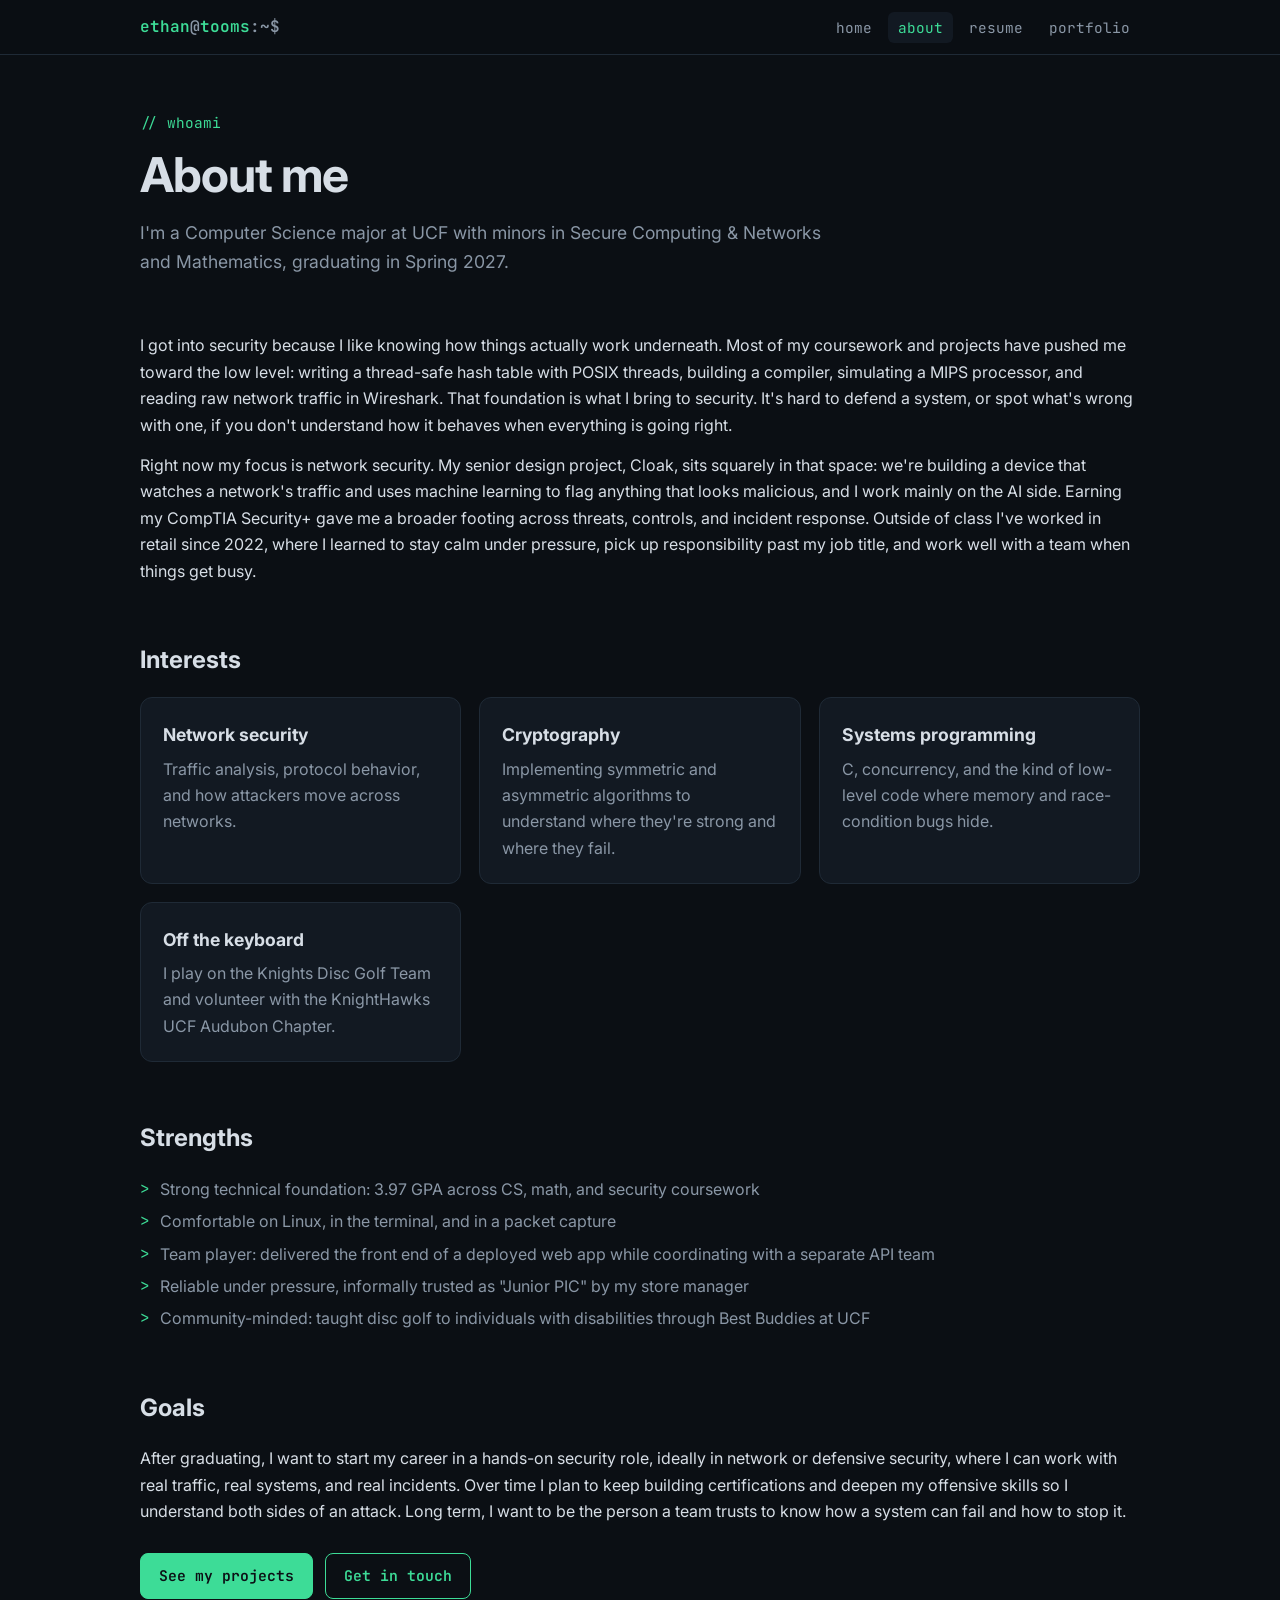
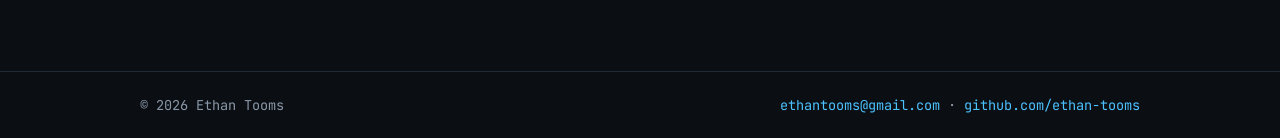
==== about.html @ 14f5cd34 "Add all files for site" ====
<!doctype html>
<html lang="en">
<head>
  <meta charset="utf-8">
  <meta name="viewport" content="width=device-width, initial-scale=1">
  <title>About | Ethan Tooms</title>
  <meta name="description" content="About Ethan Tooms — interests, strengths, and career goals in cybersecurity.">
  <link rel="preconnect" href="https://fonts.googleapis.com">
  <link href="https://fonts.googleapis.com/css2?family=Inter:wght@400;600;700&family=JetBrains+Mono:wght@400;600&display=swap" rel="stylesheet">
  <link rel="stylesheet" href="style.css">
</head>
<body>
  <nav class="nav">
    <div class="nav-inner">
      <a class="brand" href="index.html">ethan<span>@</span>tooms<span>:~$</span></a>
      <ul>
        <li><a href="index.html">home</a></li>
        <li><a class="active" href="about.html">about</a></li>
        <li><a href="resume.html">resume</a></li>
        <li><a href="portfolio.html">portfolio</a></li>
      </ul>
    </div>
  </nav>

  <main>
    <section>
      <span class="eyebrow">// whoami</span>
      <h1>About me</h1>
      <p class="lead">
        I'm a Computer Science major at UCF with minors in Secure Computing &amp; Networks and Mathematics,
        graduating in Spring 2027.
      </p>
    </section>

    <section>
      <p>
        I got into security because I like knowing how things actually work underneath. Most of my coursework
        and projects have pushed me toward the low level: writing a thread-safe hash table with POSIX threads,
        building a compiler, simulating a MIPS processor, and reading raw network traffic in Wireshark. That
        foundation is what I bring to security. It's hard to defend a system, or spot what's wrong with one,
        if you don't understand how it behaves when everything is going right.
      </p>
      <p>
        Right now my focus is network security. My senior design project, Cloak, sits squarely in that space:
        we're building a device that watches a network's traffic and uses machine learning to flag anything
        that looks malicious, and I work mainly on the AI side. Earning my CompTIA Security+ gave me a broader footing across threats, controls, and incident response.
        Outside of class I've worked in retail since 2022, where I learned to stay calm under pressure,
        pick up responsibility past my job title, and work well with a team when things get busy.
      </p>
    </section>

    <section>
      <h2>Interests</h2>
      <div class="grid">
        <div class="card">
          <h3>Network security</h3>
          <p>Traffic analysis, protocol behavior, and how attackers move across networks.</p>
        </div>
        <div class="card">
          <h3>Cryptography</h3>
          <p>Implementing symmetric and asymmetric algorithms to understand where they're strong and where they fail.</p>
        </div>
        <div class="card">
          <h3>Systems programming</h3>
          <p>C, concurrency, and the kind of low-level code where memory and race-condition bugs hide.</p>
        </div>
        <div class="card">
          <h3>Off the keyboard</h3>
          <p>I play on the Knights Disc Golf Team and volunteer with the KnightHawks UCF Audubon Chapter.</p>
        </div>
      </div>
    </section>

    <section>
      <h2>Strengths</h2>
      <ul class="clean">
        <li>Strong technical foundation: 3.97 GPA across CS, math, and security coursework</li>
        <li>Comfortable on Linux, in the terminal, and in a packet capture</li>
        <li>Team player: delivered the front end of a deployed web app while coordinating with a separate API team</li>
        <li>Reliable under pressure, informally trusted as "Junior PIC" by my store manager</li>
        <li>Community-minded: taught disc golf to individuals with disabilities through Best Buddies at UCF</li>
      </ul>
    </section>

    <section>
      <h2>Goals</h2>
      <p>
        After graduating, I want to start my career in a hands-on security role, ideally in network or
        defensive security, where I can work with real traffic, real systems, and real incidents. Over time
        I plan to keep building certifications and deepen my offensive skills so I understand both sides
        of an attack. Long term, I want to be the person a team trusts to know how a system can fail and how to stop it.
      </p>
      <div class="cta">
        <a class="btn" href="portfolio.html">See my projects</a>
        <a class="btn ghost" href="mailto:ethantooms@gmail.com">Get in touch</a>
      </div>
    </section>
  </main>

  <footer>
    <div class="footer-inner">
      <span>© 2026 Ethan Tooms</span>
      <span><a href="mailto:ethantooms@gmail.com">ethantooms@gmail.com</a> · <a href="https://github.com/ethan-tooms">github.com/ethan-tooms</a></span>
    </div>
  </footer>
</body>
</html>
---- style.css ----
:root {
  --bg: #0b0f14;
  --panel: #121922;
  --line: #1f2a36;
  --text: #d7dee6;
  --muted: #8a97a6;
  --accent: #3ddc97;
  --accent-2: #4cc2ff;
  --mono: "JetBrains Mono", ui-monospace, SFMono-Regular, Menlo, monospace;
  --sans: "Inter", system-ui, -apple-system, "Segoe UI", sans-serif;
}

* { box-sizing: border-box; margin: 0; padding: 0; }
html { scroll-behavior: smooth; }
body {
  background: var(--bg);
  color: var(--text);
  font-family: var(--sans);
  line-height: 1.65;
  min-height: 100vh;
  display: flex;
  flex-direction: column;
}
a { color: var(--accent-2); text-decoration: none; }
a:hover { text-decoration: underline; }
img { max-width: 100%; display: block; }

/* Nav */
.nav {
  border-bottom: 1px solid var(--line);
  position: sticky; top: 0;
  background: rgba(11, 15, 20, 0.92);
  backdrop-filter: blur(6px);
  z-index: 10;
}
.nav-inner {
  max-width: 1040px; margin: 0 auto;
  padding: 14px 20px;
  display: flex; align-items: center; justify-content: space-between; gap: 16px;
  flex-wrap: wrap;
}
.brand { font-family: var(--mono); color: var(--accent); font-weight: 600; }
.brand span { color: var(--muted); }
.nav ul { list-style: none; display: flex; gap: 6px; flex-wrap: wrap; }
.nav ul a {
  font-family: var(--mono); font-size: 0.9rem;
  color: var(--muted); padding: 6px 10px; border-radius: 6px;
}
.nav ul a:hover { color: var(--text); background: var(--panel); text-decoration: none; }
.nav ul a.active { color: var(--accent); background: var(--panel); }

/* Layout */
main { flex: 1; max-width: 1040px; width: 100%; margin: 0 auto; padding: 56px 20px 72px; }
h1 { font-size: clamp(2rem, 5vw, 3rem); line-height: 1.15; letter-spacing: -0.02em; }
h2 { font-size: 1.5rem; margin-bottom: 18px; }
h3 { font-size: 1.1rem; margin-bottom: 6px; }
.eyebrow {
  font-family: var(--mono); color: var(--accent); font-size: 0.9rem;
  margin-bottom: 12px; display: block;
}
.lead { color: var(--muted); font-size: 1.1rem; max-width: 62ch; margin-top: 16px; }
section + section { margin-top: 56px; }
p + p { margin-top: 14px; }

/* Hero */
.hero { display: grid; grid-template-columns: 1.4fr 1fr; gap: 48px; align-items: center; }
.headshot {
  width: 100%; max-width: 320px; aspect-ratio: 1; object-fit: cover;
  border-radius: 16px; border: 1px solid var(--line);
  justify-self: center;
  box-shadow: 0 0 0 6px rgba(61, 220, 151, 0.06);
}
.headshot-fallback {
  width: 100%; max-width: 320px; aspect-ratio: 1; border-radius: 16px;
  border: 1px dashed var(--line); background: var(--panel);
  display: none; align-items: center; justify-content: center;
  font-family: var(--mono); font-size: 4rem; color: var(--accent);
  justify-self: center;
}
.cta { display: flex; gap: 12px; flex-wrap: wrap; margin-top: 28px; }
.btn {
  font-family: var(--mono); font-size: 0.92rem;
  padding: 10px 18px; border-radius: 8px; border: 1px solid var(--accent);
  color: var(--bg); background: var(--accent); font-weight: 600;
}
.btn:hover { text-decoration: none; filter: brightness(1.08); }
.btn.ghost { background: transparent; color: var(--accent); }

/* Cards & grids */
.grid { display: grid; grid-template-columns: repeat(auto-fit, minmax(260px, 1fr)); gap: 18px; }
.card {
  background: var(--panel); border: 1px solid var(--line);
  border-radius: 12px; padding: 22px;
}
.card p { color: var(--muted); }
.card.feature { border-color: rgba(61, 220, 151, 0.35); }
.stat { font-family: var(--mono); font-size: 1.6rem; color: var(--accent); }
.tags { display: flex; flex-wrap: wrap; gap: 8px; margin-top: 14px; }
.tag {
  font-family: var(--mono); font-size: 0.78rem;
  color: var(--accent-2); background: rgba(76, 194, 255, 0.08);
  border: 1px solid rgba(76, 194, 255, 0.25);
  padding: 3px 9px; border-radius: 999px;
}
.status {
  font-family: var(--mono); font-size: 0.75rem; text-transform: uppercase;
  letter-spacing: 0.05em; padding: 3px 8px; border-radius: 4px;
  background: rgba(255, 196, 0, 0.12); color: #ffc400;
  display: inline-block; margin-bottom: 10px;
}
.status.done { background: rgba(61, 220, 151, 0.12); color: var(--accent); }
.links { display: flex; gap: 16px; flex-wrap: wrap; margin-top: 16px; font-family: var(--mono); font-size: 0.9rem; }
ul.clean { list-style: none; }
ul.clean li { padding-left: 20px; position: relative; color: var(--muted); }
ul.clean li + li { margin-top: 6px; }
ul.clean li::before { content: ">"; position: absolute; left: 0; color: var(--accent); font-family: var(--mono); }

/* Project feature */
.project { display: grid; grid-template-columns: 1fr 1fr; gap: 28px; }
.project + .project { margin-top: 22px; }

/* Resume */
.resume-head { display: flex; justify-content: space-between; align-items: flex-end; gap: 20px; flex-wrap: wrap; margin-bottom: 32px; }
.resume-block { border-left: 2px solid var(--line); padding-left: 20px; }
.resume-block + .resume-block { margin-top: 28px; }
.resume-block h3 { display: flex; justify-content: space-between; gap: 12px; flex-wrap: wrap; }
.resume-block h3 small { font-family: var(--mono); font-weight: 400; color: var(--muted); font-size: 0.85rem; }
.resume-block .sub { color: var(--muted); font-size: 0.95rem; margin-bottom: 8px; }
.pdf-frame { width: 100%; height: 900px; border: 1px solid var(--line); border-radius: 12px; background: #fff; }

/* Footer */
footer { border-top: 1px solid var(--line); }
.footer-inner {
  max-width: 1040px; margin: 0 auto; padding: 22px 20px;
  display: flex; justify-content: space-between; gap: 12px; flex-wrap: wrap;
  font-family: var(--mono); font-size: 0.85rem; color: var(--muted);
}

@media (max-width: 760px) {
  main { padding-top: 36px; }
  .hero, .project { grid-template-columns: 1fr; }
  .hero .headshot, .hero .headshot-fallback { order: -1; max-width: 220px; justify-self: start; }
  .pdf-frame { height: 560px; }
}
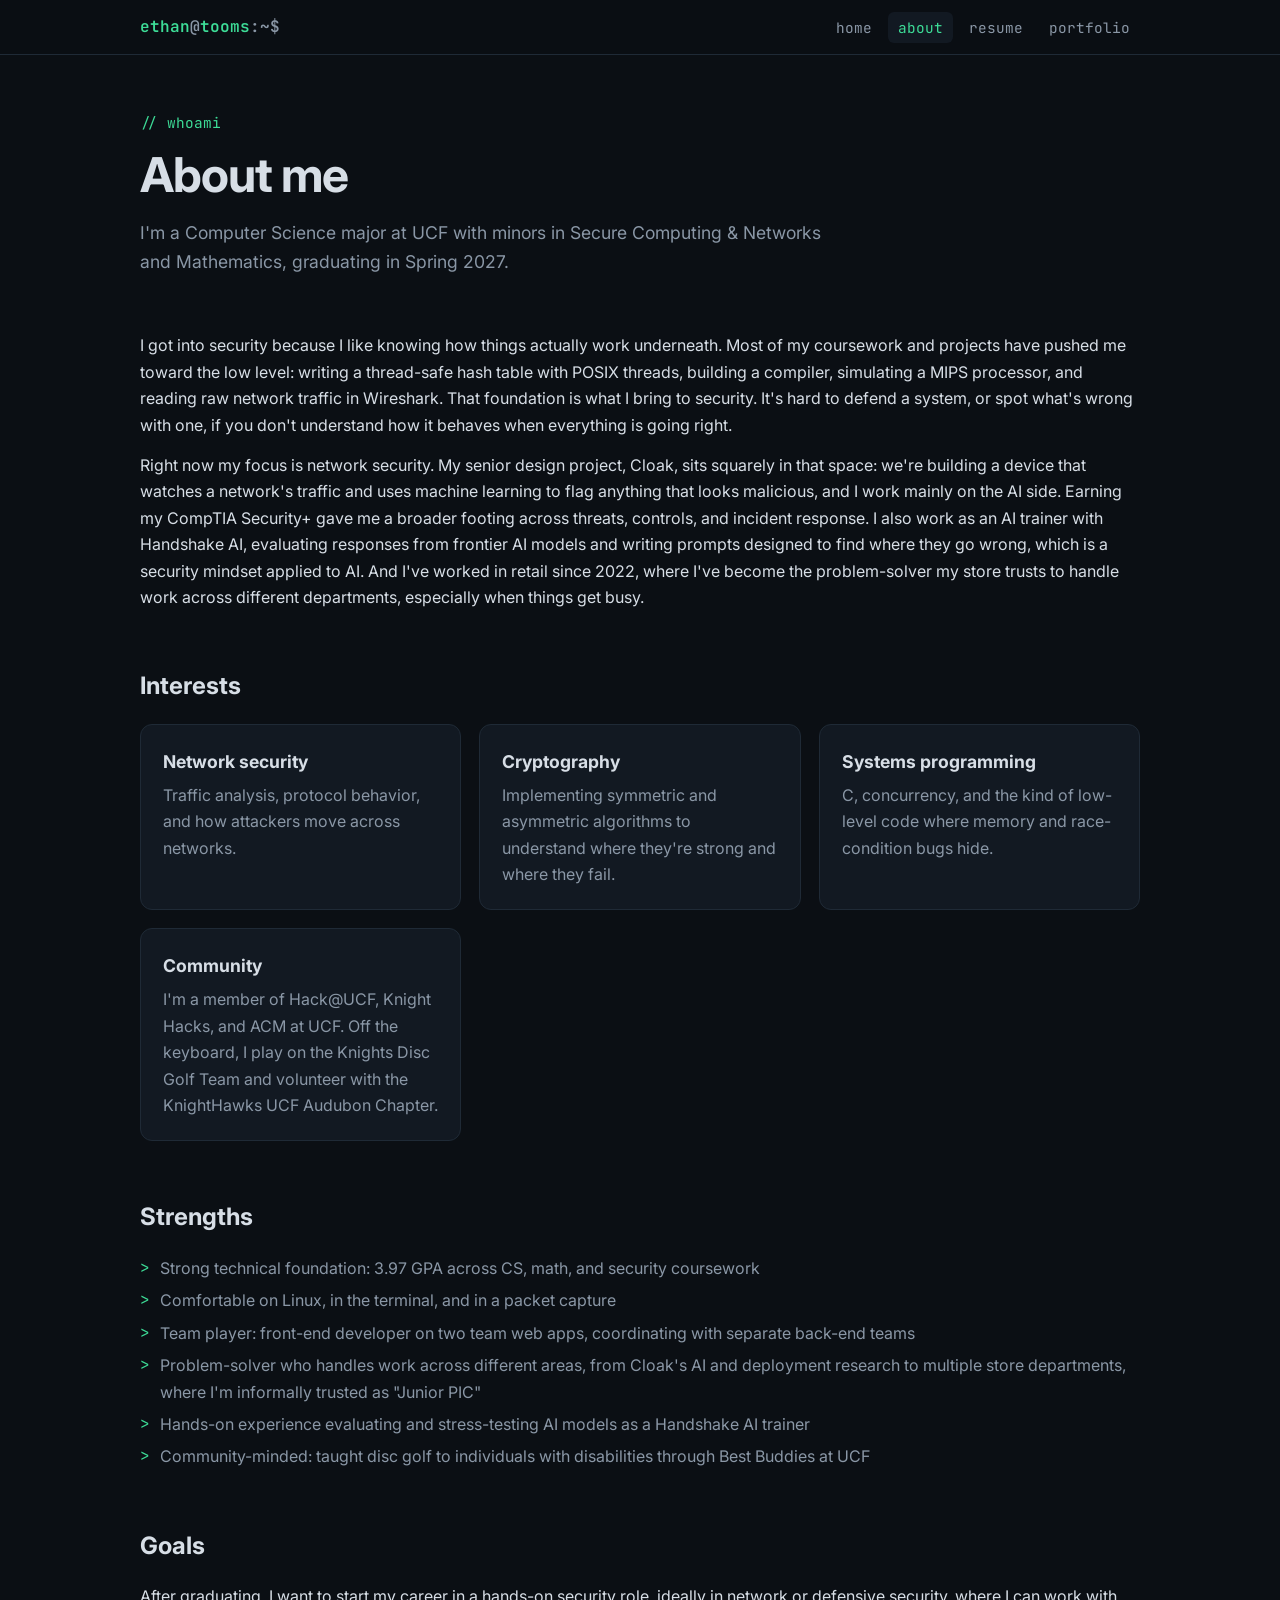
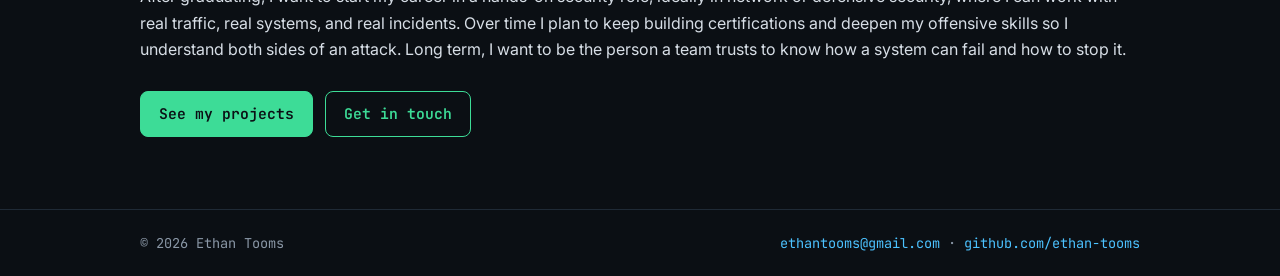
==== commit 85c36527: "Update site pages" ====
--- a/about.html
+++ b/about.html
@@ -44,8 +44,10 @@
         Right now my focus is network security. My senior design project, Cloak, sits squarely in that space:
         we're building a device that watches a network's traffic and uses machine learning to flag anything
         that looks malicious, and I work mainly on the AI side. Earning my CompTIA Security+ gave me a broader footing across threats, controls, and incident response.
-        Outside of class I've worked in retail since 2022, where I learned to stay calm under pressure,
-        pick up responsibility past my job title, and work well with a team when things get busy.
+        I also work as an AI trainer with Handshake AI, evaluating responses from frontier AI models and
+        writing prompts designed to find where they go wrong, which is a security mindset applied to AI.
+        And I've worked in retail since 2022, where I've become the problem-solver my store trusts to handle
+        work across different departments, especially when things get busy.
       </p>
     </section>
 
@@ -65,8 +67,8 @@
           <p>C, concurrency, and the kind of low-level code where memory and race-condition bugs hide.</p>
         </div>
         <div class="card">
-          <h3>Off the keyboard</h3>
-          <p>I play on the Knights Disc Golf Team and volunteer with the KnightHawks UCF Audubon Chapter.</p>
+          <h3>Community</h3>
+          <p>I'm a member of Hack@UCF, Knight Hacks, and ACM at UCF. Off the keyboard, I play on the Knights Disc Golf Team and volunteer with the KnightHawks UCF Audubon Chapter.</p>
         </div>
       </div>
     </section>
@@ -76,8 +78,9 @@
       <ul class="clean">
         <li>Strong technical foundation: 3.97 GPA across CS, math, and security coursework</li>
         <li>Comfortable on Linux, in the terminal, and in a packet capture</li>
-        <li>Team player: delivered the front end of a deployed web app while coordinating with a separate API team</li>
-        <li>Reliable under pressure, informally trusted as "Junior PIC" by my store manager</li>
+        <li>Team player: front-end developer on two team web apps, coordinating with separate back-end teams</li>
+        <li>Problem-solver who handles work across different areas, from Cloak's AI and deployment research to multiple store departments, where I'm informally trusted as "Junior PIC"</li>
+        <li>Hands-on experience evaluating and stress-testing AI models as a Handshake AI trainer</li>
         <li>Community-minded: taught disc golf to individuals with disabilities through Best Buddies at UCF</li>
       </ul>
     </section>
